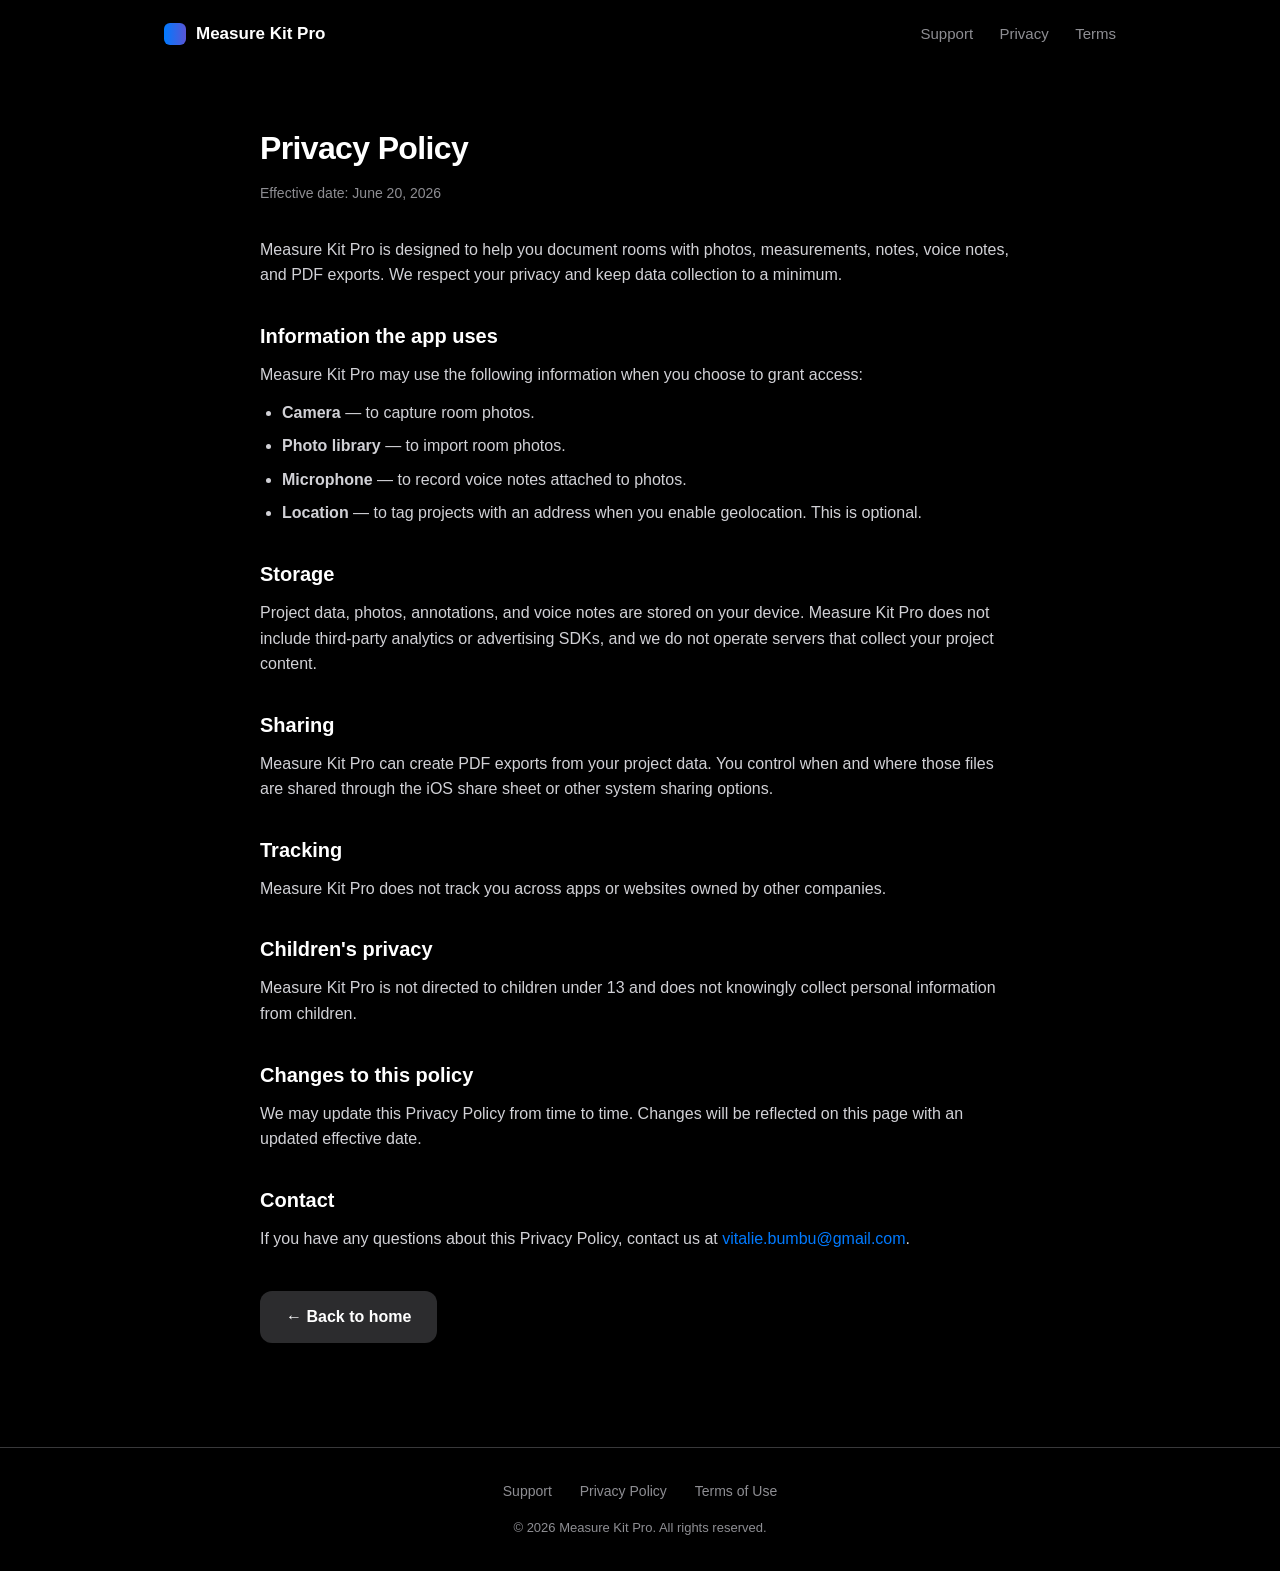
==== privacy/index.html @ a2aeb8d7 "Measure Kit Pro website: landing, support, privacy, terms Co-Authored-By: Claude Opus 4.8 <noreply@a" ====
<!DOCTYPE html>
<html lang="en">
<head>
<meta charset="UTF-8">
<meta name="viewport" content="width=device-width, initial-scale=1.0">
<title>Privacy Policy — Measure Kit Pro</title>
<meta name="description" content="Privacy Policy for Measure Kit Pro. Your project data, photos, and voice notes are stored on your device. No third-party tracking.">
<link rel="stylesheet" href="/style.css">
</head>
<body>

<nav class="nav">
  <a class="brand" href="/" style="text-decoration:none"><span class="dot"></span> Measure Kit Pro</a>
  <span class="links">
    <a href="/support/">Support</a>
    <a href="/privacy/">Privacy</a>
    <a href="/terms/">Terms</a>
  </span>
</nav>

<main class="wrap page">
  <h1>Privacy Policy</h1>
  <p class="updated">Effective date: June 20, 2026</p>

  <p>Measure Kit Pro is designed to help you document rooms with photos, measurements, notes, voice notes, and PDF exports. We respect your privacy and keep data collection to a minimum.</p>

  <h2>Information the app uses</h2>
  <p>Measure Kit Pro may use the following information when you choose to grant access:</p>
  <ul>
    <li><strong>Camera</strong> — to capture room photos.</li>
    <li><strong>Photo library</strong> — to import room photos.</li>
    <li><strong>Microphone</strong> — to record voice notes attached to photos.</li>
    <li><strong>Location</strong> — to tag projects with an address when you enable geolocation. This is optional.</li>
  </ul>

  <h2>Storage</h2>
  <p>Project data, photos, annotations, and voice notes are stored on your device. Measure Kit Pro does not include third-party analytics or advertising SDKs, and we do not operate servers that collect your project content.</p>

  <h2>Sharing</h2>
  <p>Measure Kit Pro can create PDF exports from your project data. You control when and where those files are shared through the iOS share sheet or other system sharing options.</p>

  <h2>Tracking</h2>
  <p>Measure Kit Pro does not track you across apps or websites owned by other companies.</p>

  <h2>Children's privacy</h2>
  <p>Measure Kit Pro is not directed to children under 13 and does not knowingly collect personal information from children.</p>

  <h2>Changes to this policy</h2>
  <p>We may update this Privacy Policy from time to time. Changes will be reflected on this page with an updated effective date.</p>

  <h2>Contact</h2>
  <p>If you have any questions about this Privacy Policy, contact us at <a href="mailto:vitalie.bumbu@gmail.com">vitalie.bumbu@gmail.com</a>.</p>

  <a class="btn ghost" href="/">← Back to home</a>
</main>

<footer>
  <div>
    <a href="/support/">Support</a>
    <a href="/privacy/">Privacy Policy</a>
    <a href="/terms/">Terms of Use</a>
  </div>
  <div class="copy">© 2026 Measure Kit Pro. All rights reserved.</div>
</footer>

</body>
</html>
---- style.css ----
:root {
  --bg: #000000;
  --card: #1C1C1E;
  --secondary: #2C2C2E;
  --text: #FFFFFF;
  --muted: #8E8E93;
  --border: #38383A;
  --blue: #007AFF;
  --purple: #5856D6;
  --grad: linear-gradient(90deg, #007AFF 0%, #5856D6 100%);
}

* { box-sizing: border-box; margin: 0; padding: 0; }

html { -webkit-text-size-adjust: 100%; scroll-behavior: smooth; }

body {
  font-family: -apple-system, BlinkMacSystemFont, "SF Pro Text", "Segoe UI", Roboto, Helvetica, Arial, sans-serif;
  background: var(--bg);
  color: var(--text);
  line-height: 1.6;
  -webkit-font-smoothing: antialiased;
}

a { color: var(--blue); text-decoration: none; }
a:hover { text-decoration: underline; }

.wrap { max-width: 760px; margin: 0 auto; padding: 0 24px; }

/* Header / nav */
.nav {
  display: flex; align-items: center; justify-content: space-between;
  padding: 20px 24px; max-width: 1000px; margin: 0 auto;
}
.nav .brand { display: flex; align-items: center; gap: 10px; font-weight: 700; font-size: 17px; color: var(--text); }
.nav .brand .dot {
  width: 22px; height: 22px; border-radius: 6px; background: var(--grad);
  display: inline-block;
}
.nav .links a { color: var(--muted); margin-left: 22px; font-size: 15px; }
.nav .links a:hover { color: var(--text); text-decoration: none; }

/* Hero */
.hero { text-align: center; padding: 72px 24px 56px; }
.hero .icon {
  width: 96px; height: 96px; border-radius: 22px; margin: 0 auto 28px;
  background: var(--grad);
  display: flex; align-items: center; justify-content: center;
  box-shadow: 0 12px 40px rgba(88,86,214,0.35);
}
.hero .icon svg { width: 52px; height: 52px; }
.hero h1 {
  font-size: 44px; font-weight: 800; letter-spacing: -0.02em; line-height: 1.1;
  background: var(--grad); -webkit-background-clip: text; background-clip: text;
  -webkit-text-fill-color: transparent;
}
.hero .tagline { font-size: 21px; color: var(--muted); margin-top: 14px; }
.hero p.lead { font-size: 17px; color: #C7C7CC; max-width: 560px; margin: 22px auto 0; }

/* Feature grid */
.features { display: grid; grid-template-columns: 1fr 1fr; gap: 14px; margin: 48px 0; }
.feature {
  background: var(--card); border: 1px solid var(--border);
  border-radius: 14px; padding: 20px;
}
.feature h3 { font-size: 16px; margin-bottom: 6px; }
.feature p { font-size: 14px; color: var(--muted); }

/* Generic content pages */
.page { padding: 56px 0 40px; }
.page h1 { font-size: 32px; font-weight: 800; letter-spacing: -0.02em; margin-bottom: 8px; }
.page .updated { color: var(--muted); font-size: 14px; margin-bottom: 32px; }
.page h2 { font-size: 20px; margin: 32px 0 10px; }
.page p, .page li { color: #D1D1D6; font-size: 16px; margin-bottom: 12px; }
.page ul { padding-left: 22px; }
.page li { margin-bottom: 8px; }
.callout {
  background: var(--card); border: 1px solid var(--border);
  border-left: 3px solid var(--blue); border-radius: 10px;
  padding: 16px 18px; margin: 20px 0; color: #D1D1D6; font-size: 15px;
}

/* Buttons */
.btn {
  display: inline-block; background: var(--grad); color: #fff;
  padding: 13px 26px; border-radius: 12px; font-weight: 600; font-size: 16px;
  margin-top: 28px;
}
.btn:hover { text-decoration: none; opacity: 0.92; }
.btn.ghost { background: var(--secondary); }

/* Footer */
footer {
  border-top: 1px solid var(--border); margin-top: 64px;
  padding: 32px 24px; text-align: center; color: var(--muted); font-size: 14px;
}
footer a { color: var(--muted); margin: 0 12px; }
footer a:hover { color: var(--text); text-decoration: none; }
footer .copy { margin-top: 16px; font-size: 13px; }

@media (max-width: 600px) {
  .hero h1 { font-size: 34px; }
  .hero .tagline { font-size: 18px; }
  .features { grid-template-columns: 1fr; }
  .nav .links a { margin-left: 16px; }
}
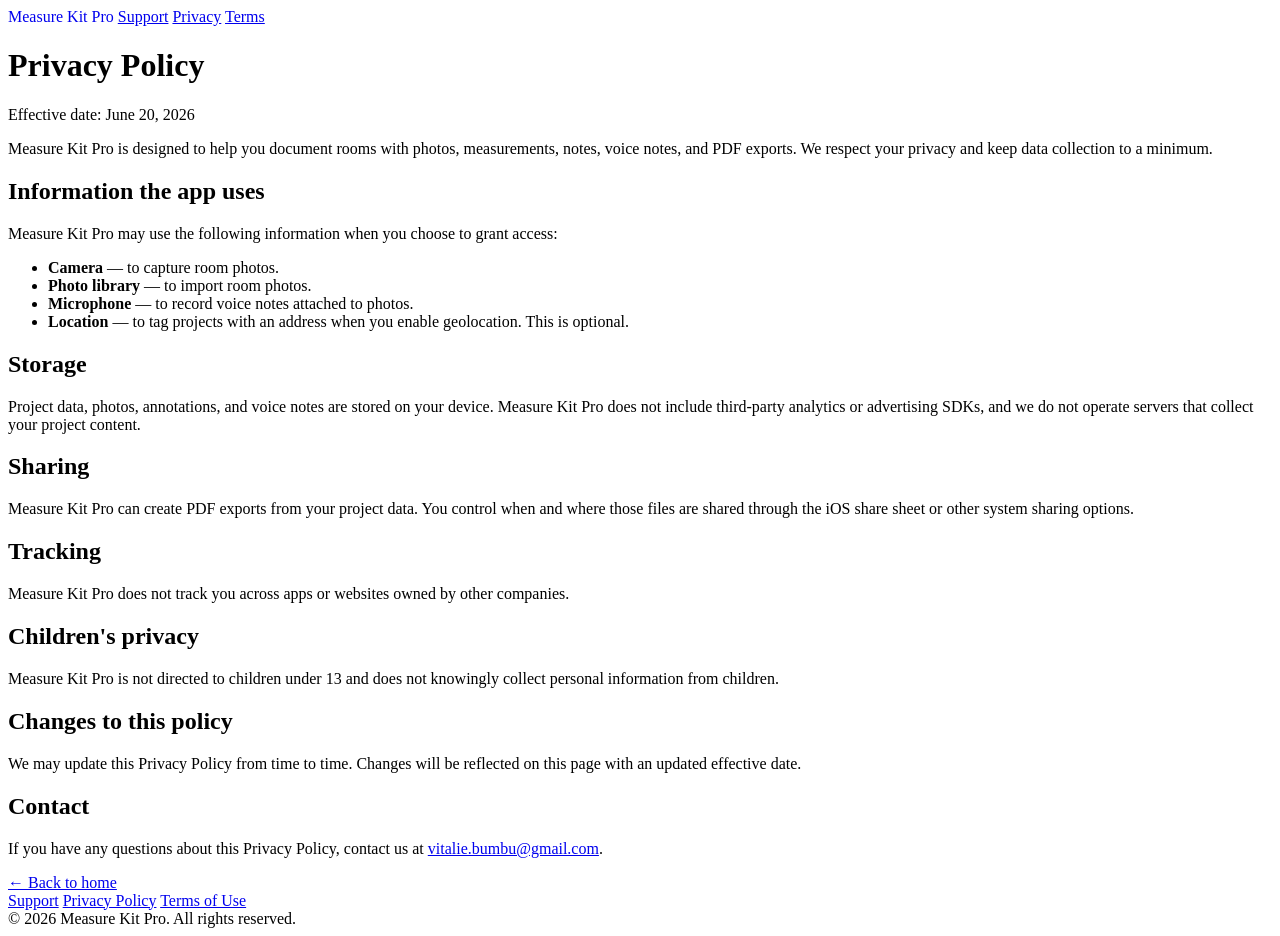
==== commit 93fd8f24: "Fix asset paths for GitHub Pages subpath (/measurekit/) Absolute /style.css and /support/ etc. 404'd" ====
--- a/privacy/index.html
+++ b/privacy/index.html
@@ -5,16 +5,16 @@
 <meta name="viewport" content="width=device-width, initial-scale=1.0">
 <title>Privacy Policy — Measure Kit Pro</title>
 <meta name="description" content="Privacy Policy for Measure Kit Pro. Your project data, photos, and voice notes are stored on your device. No third-party tracking.">
-<link rel="stylesheet" href="/style.css">
+<link rel="stylesheet" href="/measurekit/style.css">
 </head>
 <body>
 
 <nav class="nav">
-  <a class="brand" href="/" style="text-decoration:none"><span class="dot"></span> Measure Kit Pro</a>
+  <a class="brand" href="/measurekit/" style="text-decoration:none"><span class="dot"></span> Measure Kit Pro</a>
   <span class="links">
-    <a href="/support/">Support</a>
-    <a href="/privacy/">Privacy</a>
-    <a href="/terms/">Terms</a>
+    <a href="/measurekit/support/">Support</a>
+    <a href="/measurekit/privacy/">Privacy</a>
+    <a href="/measurekit/terms/">Terms</a>
   </span>
 </nav>
 
@@ -51,14 +51,14 @@
   <h2>Contact</h2>
   <p>If you have any questions about this Privacy Policy, contact us at <a href="mailto:vitalie.bumbu@gmail.com">vitalie.bumbu@gmail.com</a>.</p>
 
-  <a class="btn ghost" href="/">← Back to home</a>
+  <a class="btn ghost" href="/measurekit/">← Back to home</a>
 </main>
 
 <footer>
   <div>
-    <a href="/support/">Support</a>
-    <a href="/privacy/">Privacy Policy</a>
-    <a href="/terms/">Terms of Use</a>
+    <a href="/measurekit/support/">Support</a>
+    <a href="/measurekit/privacy/">Privacy Policy</a>
+    <a href="/measurekit/terms/">Terms of Use</a>
   </div>
   <div class="copy">© 2026 Measure Kit Pro. All rights reserved.</div>
 </footer>
